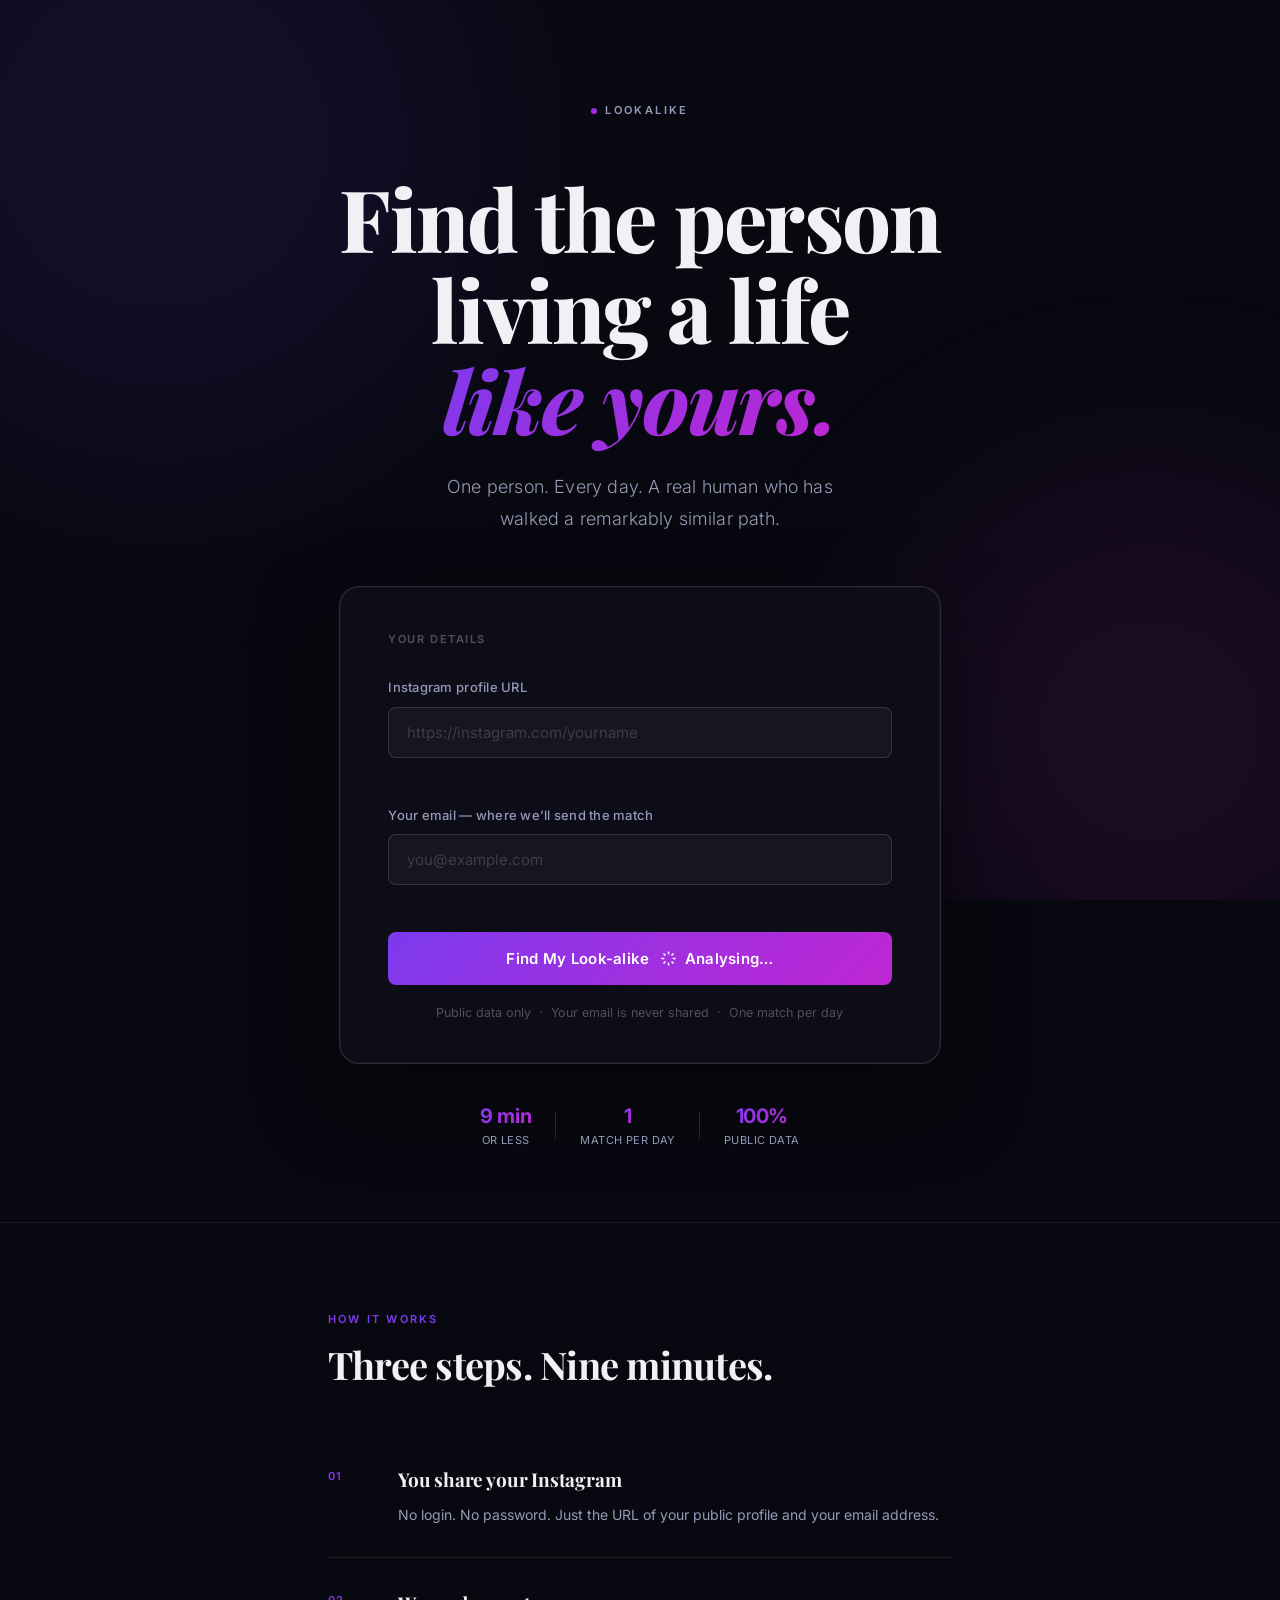
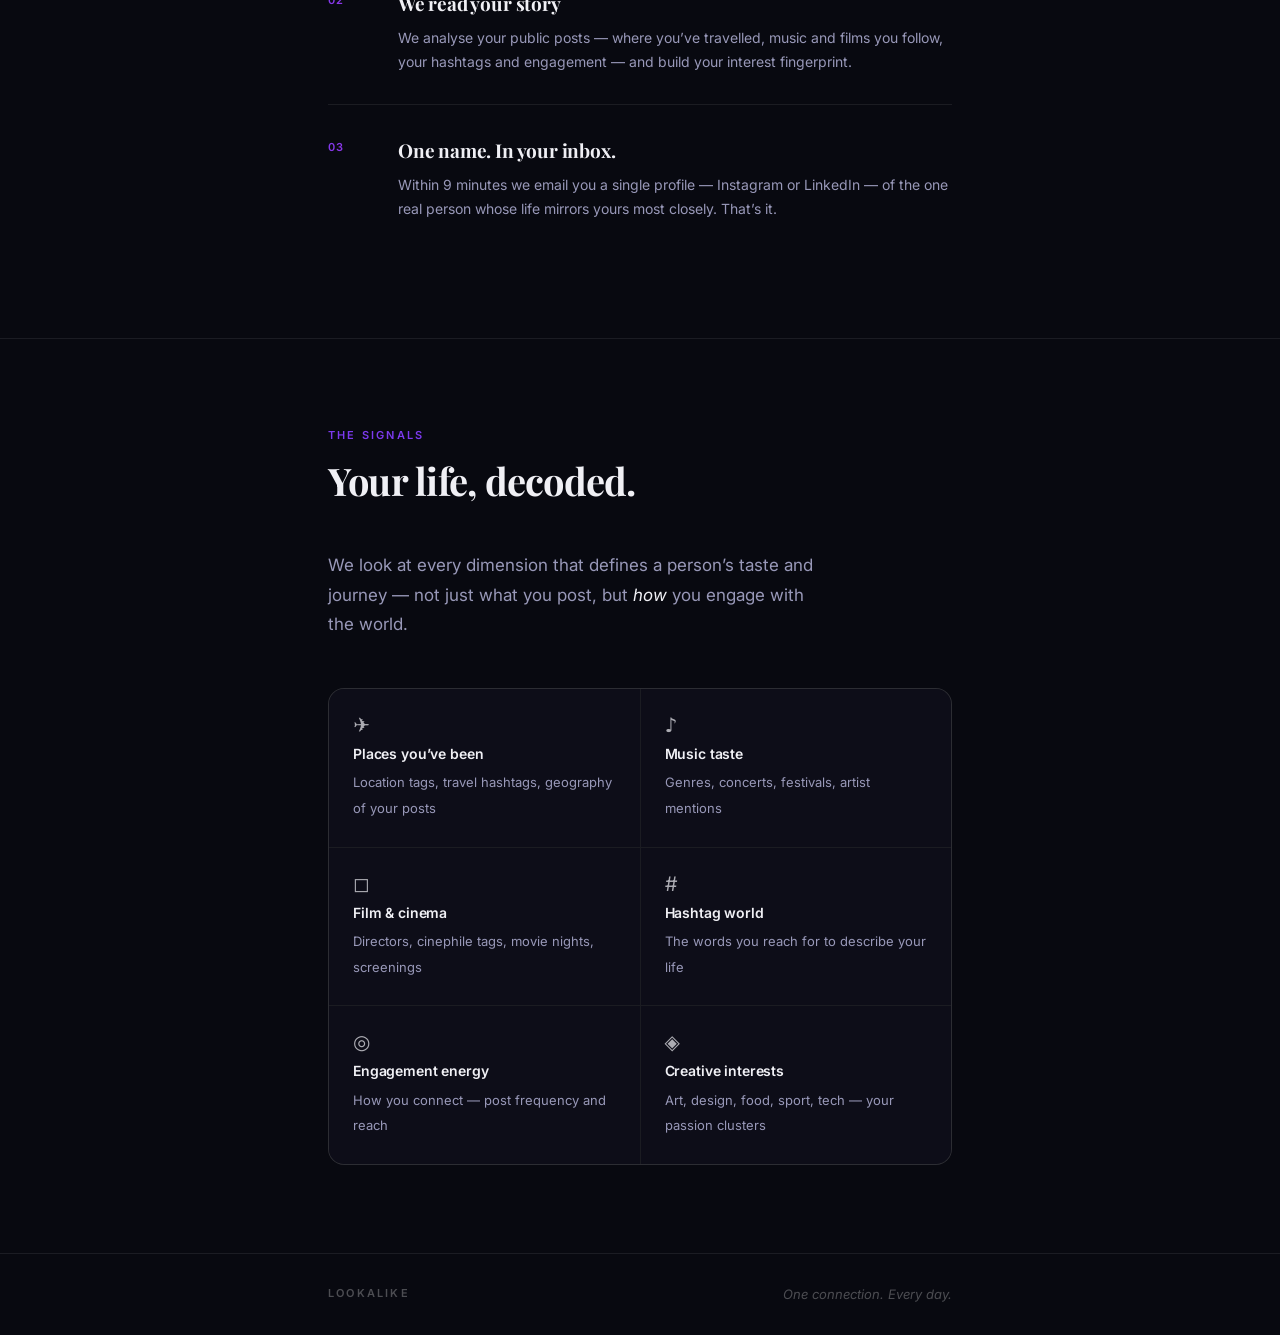
==== index.html @ 2c1884bd "deploy: live static site for LookAlike on GitHub Pages" ====
<!DOCTYPE html>
<html lang="en">
<head>
  <meta charset="UTF-8" />
  <meta name="viewport" content="width=device-width, initial-scale=1.0" />
  <title>LookAlike — Find the person living a life like yours</title>
  <meta name="description" content="Every day, one match. Drop your Instagram — in 9 minutes we email you one real person who has walked a remarkably similar path." />
  <meta property="og:type" content="website" />
  <meta property="og:title" content="LookAlike — Find the person living a life like yours" />
  <meta property="og:description" content="Every day, one match. Drop your Instagram link and we’ll email you the one person who shares your exact mindset." />
  <meta name="twitter:card" content="summary_large_image" />
  <meta name="twitter:title" content="LookAlike — Find the person living a life like yours" />
  <meta name="twitter:description" content="One person. Every day. Someone who has walked a life like yours." />
  <link rel="preconnect" href="https://fonts.googleapis.com" />
  <link href="https://fonts.googleapis.com/css2?family=Playfair+Display:ital,wght@0,700;0,800;1,700&family=Inter:wght@300;400;500;600&display=swap" rel="stylesheet" />
  <style>
    :root{
      --bg:#080910;--bg-card:#0d0d18;--surface:rgba(255,255,255,.04);
      --border:rgba(255,255,255,.08);--border-hi:rgba(255,255,255,.13);
      --text:#f0f0f5;--text-2:#9898b8;--text-3:rgba(255,255,255,.28);
      --accent-a:#7c3aed;--accent-b:#c026d3;
      --grad:linear-gradient(135deg,#7c3aed,#c026d3);
      --red:#f87171;
      --font-d:'Playfair Display',Georgia,serif;
      --font-ui:'Inter',system-ui,sans-serif;
      --ease:cubic-bezier(.4,0,.2,1);
    }
    *,*::before,*::after{box-sizing:border-box;margin:0;padding:0}
    html{scroll-behavior:smooth}
    body{background:var(--bg);color:var(--text);font-family:var(--font-ui);font-size:16px;line-height:1.6;min-height:100vh;overflow-x:hidden;-webkit-font-smoothing:antialiased}

    /* Blobs */
    .ambient{position:fixed;inset:0;overflow:hidden;pointer-events:none;z-index:0}
    .blob{position:absolute;border-radius:50%;filter:blur(110px);opacity:.1}
    .blob-v{width:680px;height:680px;background:var(--accent-a);top:-200px;left:-180px;animation:pulse 18s ease-in-out infinite}
    .blob-f{width:540px;height:540px;background:var(--accent-b);bottom:-100px;right:-140px;animation:pulse 22s ease-in-out infinite reverse}
    @keyframes pulse{0%,100%{transform:scale(1) translate(0,0)}50%{transform:scale(1.1) translate(30px,-30px)}}

    .container{max-width:680px;margin:0 auto;padding:0 28px;position:relative;z-index:1}

    /* HERO */
    .hero{min-height:100vh;display:flex;align-items:center;padding:96px 0 72px;text-align:center}

    .wordmark{display:inline-flex;align-items:center;gap:8px;font-size:11px;font-weight:600;letter-spacing:.22em;text-transform:uppercase;color:var(--text-2);margin-bottom:52px}
    .dot{display:block;width:6px;height:6px;border-radius:50%;background:var(--grad)}

    .headline{font-family:var(--font-d);font-size:clamp(50px,9vw,86px);font-weight:800;line-height:1.06;letter-spacing:-.02em;margin-bottom:26px}
    .accent{font-style:italic;background:var(--grad);-webkit-background-clip:text;-webkit-text-fill-color:transparent;background-clip:text}

    .tagline{font-size:18px;font-weight:300;color:var(--text-2);line-height:1.75;max-width:440px;margin:0 auto 52px;letter-spacing:.01em}

    /* CARD */
    .card{background:var(--bg-card);border:1px solid var(--border-hi);border-radius:20px;padding:44px 48px 40px;text-align:left;box-shadow:0 32px 80px rgba(0,0,0,.5),0 0 0 1px rgba(255,255,255,.04) inset}
    @media(max-width:520px){.card{padding:28px 22px 24px}}

    .legend{font-size:11px;font-weight:600;letter-spacing:.14em;text-transform:uppercase;color:var(--text-3);margin-bottom:28px}
    .field{margin-bottom:22px}
    .field label{display:block;font-size:13px;font-weight:500;color:var(--text-2);margin-bottom:9px;letter-spacing:.02em}
    input[type=url],input[type=email]{display:block;width:100%;padding:15px 18px;background:rgba(255,255,255,.04);border:1px solid var(--border-hi);border-radius:8px;color:var(--text);font-family:var(--font-ui);font-size:15px;outline:none;transition:border-color .18s var(--ease),box-shadow .18s var(--ease)}
    input::placeholder{color:rgba(255,255,255,.17)}
    input:focus{border-color:var(--accent-a);box-shadow:0 0 0 3px rgba(124,58,237,.18)}
    input.err{border-color:var(--red);box-shadow:0 0 0 3px rgba(248,113,113,.14)}
    .ferr{display:block;color:var(--red);font-size:12.5px;margin-top:7px;min-height:18px}

    .btn{display:flex;align-items:center;justify-content:center;gap:10px;width:100%;padding:17px 24px;margin-top:8px;background:var(--grad);border:none;border-radius:8px;color:#fff;font-family:var(--font-ui);font-size:15px;font-weight:600;letter-spacing:.02em;cursor:pointer;transition:opacity .18s,transform .14s,box-shadow .18s}
    .btn:hover:not(:disabled){opacity:.87;transform:translateY(-2px);box-shadow:0 14px 40px rgba(124,58,237,.38)}
    .btn:active:not(:disabled){transform:translateY(0)}
    .btn:disabled{opacity:.5;cursor:not-allowed}
    .spin{width:17px;height:17px;animation:spin .8s linear infinite}
    @keyframes spin{to{transform:rotate(360deg)}}
    .footnote{text-align:center;color:var(--text-3);font-size:12.5px;margin-top:18px}

    /* SUCCESS */
    .success{text-align:center}
    .success-kicker{font-size:11px;font-weight:600;letter-spacing:.2em;text-transform:uppercase;color:var(--accent-a);margin-bottom:14px}
    .success-h{font-family:var(--font-d);font-size:clamp(26px,5vw,36px);font-weight:700;line-height:1.15;letter-spacing:-.02em;margin-bottom:16px}
    .success-p{font-size:16px;color:var(--text-2);line-height:1.75;margin-bottom:32px;max-width:380px;margin-left:auto;margin-right:auto}
    .prog-track{height:3px;background:rgba(255,255,255,.07);border-radius:100px;overflow:hidden;margin-bottom:10px}
    .prog-fill{height:100%;width:100%;background:var(--grad);border-radius:100px;transform-origin:left;transition:transform 1s linear}
    .prog-lbl{font-size:13px;color:var(--text-2);font-variant-numeric:tabular-nums}
    .success-fn{font-size:13px;color:var(--text-3);margin-top:10px}

    /* STATS */
    .stats{display:flex;align-items:center;justify-content:center;gap:24px;margin-top:36px}
    .stat{display:flex;flex-direction:column;align-items:center}
    .stat-n{font-size:20px;font-weight:700;letter-spacing:-.02em;background:var(--grad);-webkit-background-clip:text;-webkit-text-fill-color:transparent;background-clip:text}
    .stat-l{font-size:11px;color:var(--text-2);letter-spacing:.04em;text-transform:uppercase}
    .stat-div{width:1px;height:28px;background:var(--border-hi)}

    /* SECTIONS */
    .section{padding:88px 0;border-top:1px solid var(--border)}
    .kicker{font-size:11px;font-weight:600;letter-spacing:.2em;text-transform:uppercase;color:var(--accent-a);margin-bottom:14px}
    .sec-title{font-family:var(--font-d);font-size:clamp(26px,4vw,38px);font-weight:700;letter-spacing:-.02em;line-height:1.15;margin-bottom:48px}
    .sec-intro{font-size:17px;color:var(--text-2);line-height:1.75;max-width:500px;margin-bottom:48px}
    .sec-intro em{font-style:italic;color:var(--text)}

    /* STEPS */
    .steps{list-style:none}
    .step{padding:30px 0;border-bottom:1px solid var(--border);display:grid;grid-template-columns:48px 1fr;column-gap:22px}
    .step:last-child{border-bottom:none}
    .step-num{font-size:11px;font-weight:600;letter-spacing:.1em;text-transform:uppercase;background:var(--grad);-webkit-background-clip:text;-webkit-text-fill-color:transparent;background-clip:text;padding-top:4px}
    .step-title{font-family:var(--font-d);font-size:19px;font-weight:700;letter-spacing:-.01em;margin-bottom:8px}
    .step-body{font-size:14px;color:var(--text-2);line-height:1.7;grid-column:2}

    /* SIGNALS */
    .sig-grid{list-style:none;display:grid;grid-template-columns:repeat(2,1fr);gap:1px;background:var(--border);border:1px solid var(--border);border-radius:16px;overflow:hidden}
    @media(max-width:520px){.sig-grid{grid-template-columns:1fr}}
    .sig-item{background:var(--bg-card);padding:26px 24px;transition:background .18s}
    .sig-item:hover{background:rgba(124,58,237,.06)}
    .sig-icon{font-size:20px;line-height:1;margin-bottom:8px;display:block;opacity:.7}
    .sig-name{font-size:14px;font-weight:600;color:var(--text);letter-spacing:-.01em;display:block;margin-bottom:4px}
    .sig-desc{font-size:13px;color:var(--text-2);line-height:1.5}

    /* FOOTER */
    .footer{border-top:1px solid var(--border);padding:30px 0}
    .footer-inner{display:flex;align-items:center;justify-content:space-between;flex-wrap:wrap;gap:8px}
    .footer-brand{font-size:11px;font-weight:600;letter-spacing:.2em;color:var(--text-3)}
    .footer-copy{font-size:13px;color:var(--text-3);font-style:italic}
  </style>
</head>
<body>

<div class="ambient" aria-hidden="true">
  <div class="blob blob-v"></div>
  <div class="blob blob-f"></div>
</div>

<!-- HERO -->
<main class="hero">
  <div class="container">

    <div class="wordmark">
      <span class="dot"></span>
      LOOKALIKE
    </div>

    <h1 class="headline">
      Find the person<br />
      living a life<br />
      <em class="accent">like&nbsp;yours.</em>
    </h1>

    <p class="tagline">
      One person. Every day. A real human who has<br />
      walked a remarkably similar path.
    </p>

    <!-- FORM CARD -->
    <div class="card">

      <form id="form" novalidate>
        <p class="legend">Your details</p>

        <div class="field">
          <label for="ig">Instagram profile URL</label>
          <input type="url" id="ig" name="instagram_url" placeholder="https://instagram.com/yourname" autocomplete="off" spellcheck="false" />
          <span class="ferr" id="ig-err"></span>
        </div>

        <div class="field">
          <label for="em">Your email &mdash; where we’ll send the match</label>
          <input type="email" id="em" name="email" placeholder="you@example.com" />
          <span class="ferr" id="em-err"></span>
        </div>

        <button type="submit" class="btn" id="btn">
          <span id="btn-label">Find My Look-alike</span>
          <span id="btn-loading" hidden style="display:flex;align-items:center;gap:8px">
            <svg class="spin" viewBox="0 0 24 24" fill="none" stroke="currentColor" stroke-width="2.2">
              <path d="M12 2v4M12 18v4M4.93 4.93l2.83 2.83M16.24 16.24l2.83 2.83M2 12h4M18 12h4M4.93 19.07l2.83-2.83M16.24 7.76l2.83-2.83"/>
            </svg>
            Analysing…
          </span>
        </button>

        <p class="footnote">Public data only &nbsp;&middot;&nbsp; Your email is never shared &nbsp;&middot;&nbsp; One match per day</p>
      </form>

      <!-- SUCCESS -->
      <div id="success" hidden>
        <p class="success-kicker">You’re in.</p>
        <h2 class="success-h">We’re searching<br />for your look-alike.</h2>
        <p class="success-p">Expect an email within <strong>9&nbsp;minutes</strong> with one Instagram or LinkedIn profile &mdash; the person who matches your journey most closely.</p>
        <div style="margin-bottom:16px">
          <div class="prog-track"><div class="prog-fill" id="prog"></div></div>
          <div class="prog-lbl" id="prog-lbl">9:00 remaining</div>
        </div>
        <p class="success-fn">Nothing? Check your spam folder.</p>
      </div>

    </div>

    <div class="stats">
      <div class="stat"><span class="stat-n">9 min</span><span class="stat-l">or less</span></div>
      <div class="stat-div"></div>
      <div class="stat"><span class="stat-n">1</span><span class="stat-l">match per day</span></div>
      <div class="stat-div"></div>
      <div class="stat"><span class="stat-n">100%</span><span class="stat-l">public data</span></div>
    </div>

  </div>
</main>

<!-- HOW IT WORKS -->
<section class="section">
  <div class="container">
    <p class="kicker">How it works</p>
    <h2 class="sec-title">Three steps. Nine minutes.</h2>
    <ol class="steps" role="list">
      <li class="step">
        <span class="step-num">01</span>
        <div>
          <h3 class="step-title">You share your Instagram</h3>
          <p class="step-body">No login. No password. Just the URL of your public profile and your email address.</p>
        </div>
      </li>
      <li class="step">
        <span class="step-num">02</span>
        <div>
          <h3 class="step-title">We read your story</h3>
          <p class="step-body">We analyse your public posts &mdash; where you’ve travelled, music and films you follow, your hashtags and engagement &mdash; and build your interest fingerprint.</p>
        </div>
      </li>
      <li class="step">
        <span class="step-num">03</span>
        <div>
          <h3 class="step-title">One name. In your inbox.</h3>
          <p class="step-body">Within 9 minutes we email you a single profile &mdash; Instagram or LinkedIn &mdash; of the one real person whose life mirrors yours most closely. That’s it.</p>
        </div>
      </li>
    </ol>
  </div>
</section>

<!-- SIGNALS -->
<section class="section">
  <div class="container">
    <p class="kicker">The signals</p>
    <h2 class="sec-title">Your life, decoded.</h2>
    <p class="sec-intro">We look at every dimension that defines a person’s taste and journey &mdash; not just what you post, but <em>how</em> you engage with the world.</p>
    <ul class="sig-grid" role="list">
      <li class="sig-item"><span class="sig-icon">✈</span><span class="sig-name">Places you’ve been</span><span class="sig-desc">Location tags, travel hashtags, geography of your posts</span></li>
      <li class="sig-item"><span class="sig-icon">♪</span><span class="sig-name">Music taste</span><span class="sig-desc">Genres, concerts, festivals, artist mentions</span></li>
      <li class="sig-item"><span class="sig-icon">◻</span><span class="sig-name">Film &amp; cinema</span><span class="sig-desc">Directors, cinephile tags, movie nights, screenings</span></li>
      <li class="sig-item"><span class="sig-icon">#</span><span class="sig-name">Hashtag world</span><span class="sig-desc">The words you reach for to describe your life</span></li>
      <li class="sig-item"><span class="sig-icon">◎</span><span class="sig-name">Engagement energy</span><span class="sig-desc">How you connect &mdash; post frequency and reach</span></li>
      <li class="sig-item"><span class="sig-icon">◈</span><span class="sig-name">Creative interests</span><span class="sig-desc">Art, design, food, sport, tech &mdash; your passion clusters</span></li>
    </ul>
  </div>
</section>

<!-- FOOTER -->
<footer class="footer">
  <div class="container footer-inner">
    <span class="footer-brand">LOOKALIKE</span>
    <span class="footer-copy">One connection. Every day.</span>
  </div>
</footer>

<script>
(function(){
  const form=document.getElementById('form');
  const btn=document.getElementById('btn');
  const btnLbl=document.getElementById('btn-label');
  const btnLd=document.getElementById('btn-loading');
  const successEl=document.getElementById('success');
  const progEl=document.getElementById('prog');
  const progLbl=document.getElementById('prog-lbl');

  function clearErrors(){
    ['ig','em'].forEach(function(id){
      document.getElementById(id+'-err').textContent='';
      document.getElementById(id).classList.remove('err');
    });
  }
  function showErr(id,msg){
    document.getElementById(id+'-err').textContent=msg;
    document.getElementById(id).classList.add('err');
  }
  function setLoading(on){
    btn.disabled=on;
    btnLbl.hidden=on;
    btnLd.hidden=!on;
  }

  form.addEventListener('submit',async function(e){
    e.preventDefault();
    clearErrors();
    var ig=document.getElementById('ig').value.trim();
    var em=document.getElementById('em').value.trim();
    var ok=true;
    if(!ig){showErr('ig','Please enter your Instagram profile URL.');ok=false;}
    else if(!/instagram\.com\/[A-Za-z0-9_.]+/.test(ig)){showErr('ig','Enter a valid Instagram URL e.g. https://instagram.com/yourname');ok=false;}
    if(!em){showErr('em','Please enter your email address.');ok=false;}
    else if(!/^[^@]+@[^@]+\.[^@]+$/.test(em)){showErr('em','Please enter a valid email address.');ok=false;}
    if(!ok)return;
    setLoading(true);
    // Submit to Formsubmit.co — change the email below to yours
    try{
      fetch('https://formsubmit.co/ajax/lookalike.matches@gmail.com',{
        method:'POST',
        headers:{'Content-Type':'application/json','Accept':'application/json'},
        body:JSON.stringify({instagram_url:ig,email:em,_subject:'New LookAlike signup — '+ig})
      }).catch(function(){});
    }catch(x){}
    form.hidden=true;
    successEl.hidden=false;
    startCountdown(9*60);
  });

  function startCountdown(total){
    var remaining=total;
    (function tick(){
      var ratio=remaining/total;
      progEl.style.transform='scaleX('+ratio+')';
      var m=Math.floor(remaining/60),s=remaining%60;
      progLbl.textContent=remaining>0?m+':'+String(s).padStart(2,'0')+' remaining':'Done — check your inbox!';
      if(remaining>0){remaining--;setTimeout(tick,1000);}
    })();
  }
})();
</script>

</body>
</html>
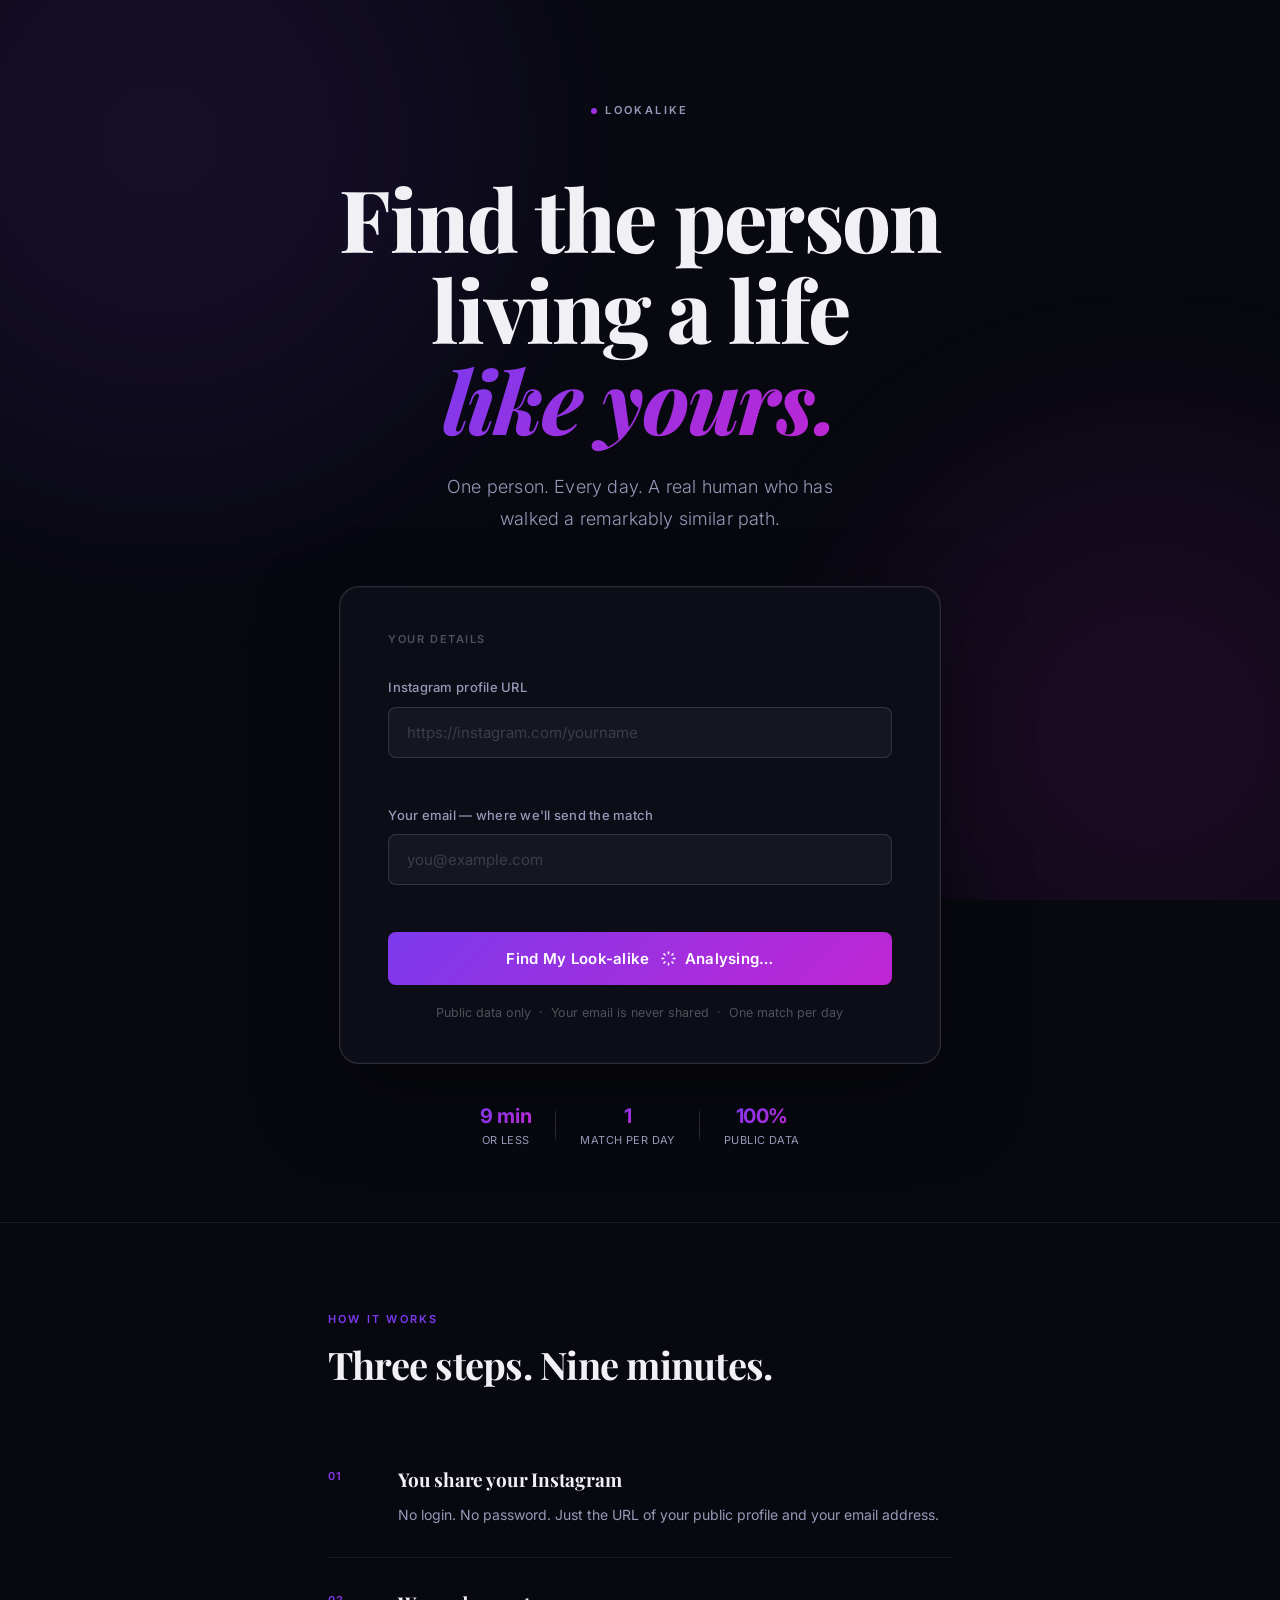
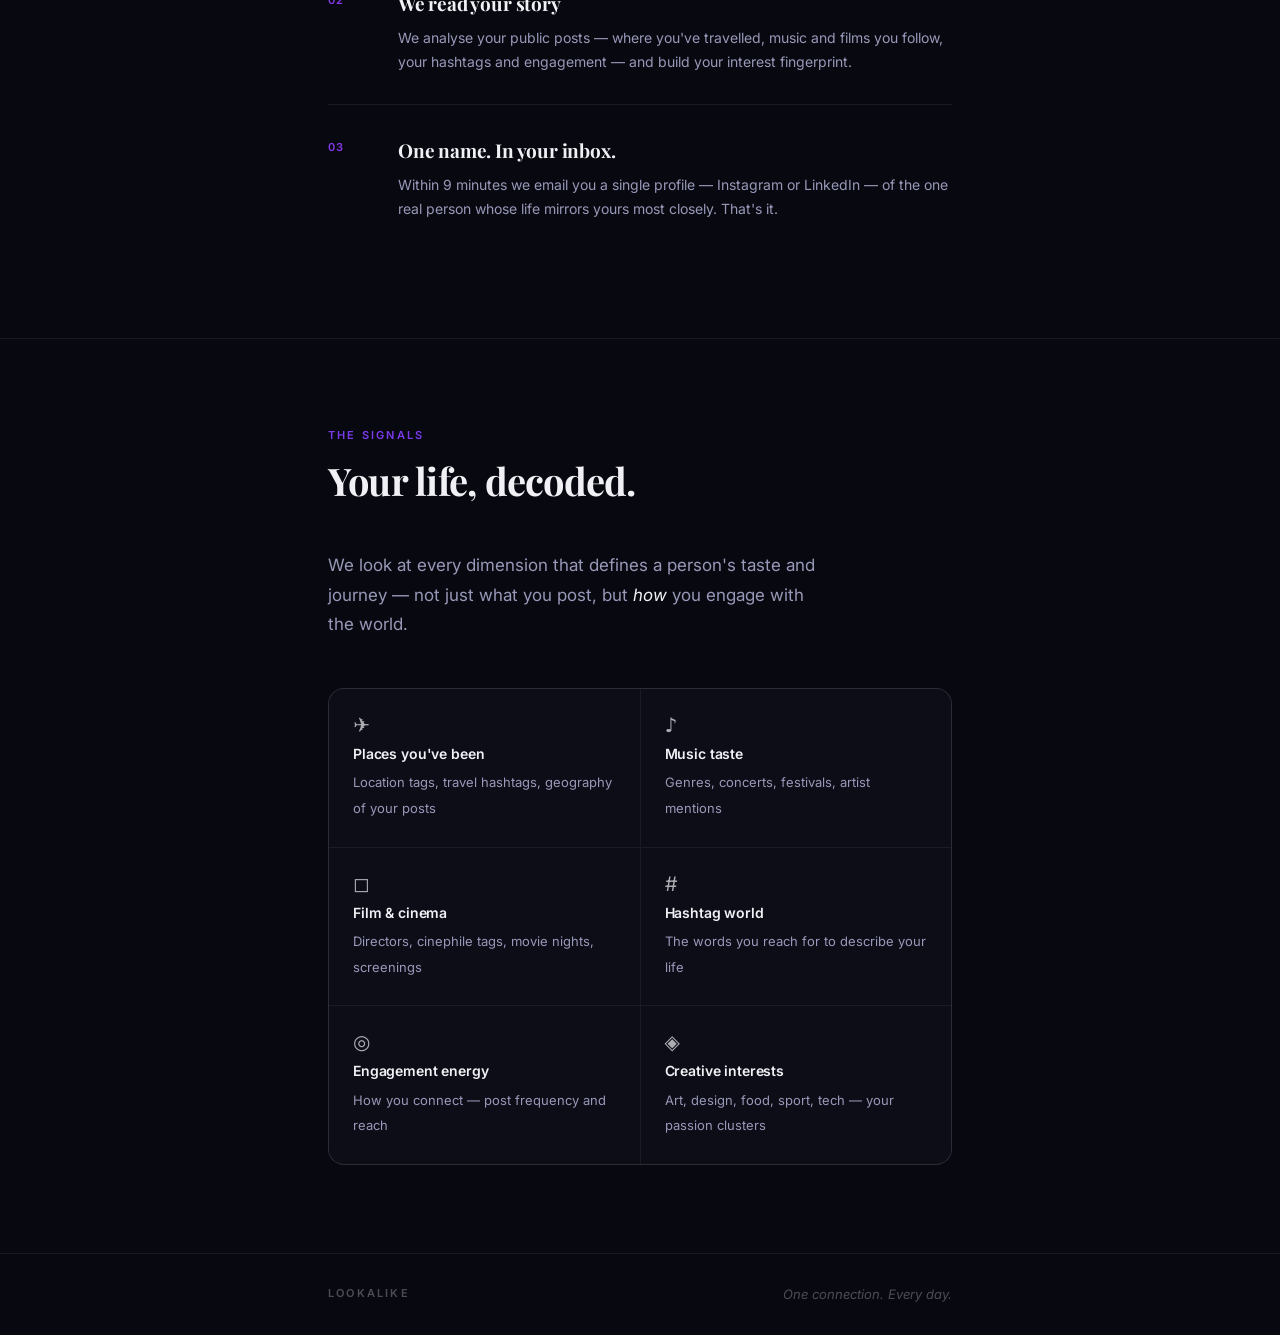
==== commit c36067ed: "fix: form now calls real matching backend at epikvarun-lookalike.onrender.com Replace formsubmit.co " ====
--- a/index.html
+++ b/index.html
@@ -7,7 +7,7 @@
   <meta name="description" content="Every day, one match. Drop your Instagram — in 9 minutes we email you one real person who has walked a remarkably similar path." />
   <meta property="og:type" content="website" />
   <meta property="og:title" content="LookAlike — Find the person living a life like yours" />
-  <meta property="og:description" content="Every day, one match. Drop your Instagram link and we’ll email you the one person who shares your exact mindset." />
+  <meta property="og:description" content="Every day, one match. Drop your Instagram link and we'll email you the one person who shares your exact mindset." />
   <meta name="twitter:card" content="summary_large_image" />
   <meta name="twitter:title" content="LookAlike — Find the person living a life like yours" />
   <meta name="twitter:description" content="One person. Every day. Someone who has walked a life like yours." />
@@ -158,7 +158,7 @@
         </div>
 
         <div class="field">
-          <label for="em">Your email &mdash; where we’ll send the match</label>
+          <label for="em">Your email &mdash; where we'll send the match</label>
           <input type="email" id="em" name="email" placeholder="you@example.com" />
           <span class="ferr" id="em-err"></span>
         </div>
@@ -169,7 +169,7 @@
             <svg class="spin" viewBox="0 0 24 24" fill="none" stroke="currentColor" stroke-width="2.2">
               <path d="M12 2v4M12 18v4M4.93 4.93l2.83 2.83M16.24 16.24l2.83 2.83M2 12h4M18 12h4M4.93 19.07l2.83-2.83M16.24 7.76l2.83-2.83"/>
             </svg>
-            Analysing…
+            Analysing&hellip;
           </span>
         </button>
 
@@ -178,8 +178,8 @@
 
       <!-- SUCCESS -->
       <div id="success" hidden>
-        <p class="success-kicker">You’re in.</p>
-        <h2 class="success-h">We’re searching<br />for your look-alike.</h2>
+        <p class="success-kicker">You're in.</p>
+        <h2 class="success-h">We're searching<br />for your look-alike.</h2>
         <p class="success-p">Expect an email within <strong>9&nbsp;minutes</strong> with one Instagram or LinkedIn profile &mdash; the person who matches your journey most closely.</p>
         <div style="margin-bottom:16px">
           <div class="prog-track"><div class="prog-fill" id="prog"></div></div>
@@ -218,14 +218,14 @@
         <span class="step-num">02</span>
         <div>
           <h3 class="step-title">We read your story</h3>
-          <p class="step-body">We analyse your public posts &mdash; where you’ve travelled, music and films you follow, your hashtags and engagement &mdash; and build your interest fingerprint.</p>
+          <p class="step-body">We analyse your public posts &mdash; where you've travelled, music and films you follow, your hashtags and engagement &mdash; and build your interest fingerprint.</p>
         </div>
       </li>
       <li class="step">
         <span class="step-num">03</span>
         <div>
           <h3 class="step-title">One name. In your inbox.</h3>
-          <p class="step-body">Within 9 minutes we email you a single profile &mdash; Instagram or LinkedIn &mdash; of the one real person whose life mirrors yours most closely. That’s it.</p>
+          <p class="step-body">Within 9 minutes we email you a single profile &mdash; Instagram or LinkedIn &mdash; of the one real person whose life mirrors yours most closely. That's it.</p>
         </div>
       </li>
     </ol>
@@ -237,9 +237,9 @@
   <div class="container">
     <p class="kicker">The signals</p>
     <h2 class="sec-title">Your life, decoded.</h2>
-    <p class="sec-intro">We look at every dimension that defines a person’s taste and journey &mdash; not just what you post, but <em>how</em> you engage with the world.</p>
+    <p class="sec-intro">We look at every dimension that defines a person's taste and journey &mdash; not just what you post, but <em>how</em> you engage with the world.</p>
     <ul class="sig-grid" role="list">
-      <li class="sig-item"><span class="sig-icon">✈</span><span class="sig-name">Places you’ve been</span><span class="sig-desc">Location tags, travel hashtags, geography of your posts</span></li>
+      <li class="sig-item"><span class="sig-icon">✈</span><span class="sig-name">Places you've been</span><span class="sig-desc">Location tags, travel hashtags, geography of your posts</span></li>
       <li class="sig-item"><span class="sig-icon">♪</span><span class="sig-name">Music taste</span><span class="sig-desc">Genres, concerts, festivals, artist mentions</span></li>
       <li class="sig-item"><span class="sig-icon">◻</span><span class="sig-name">Film &amp; cinema</span><span class="sig-desc">Directors, cinephile tags, movie nights, screenings</span></li>
       <li class="sig-item"><span class="sig-icon">#</span><span class="sig-name">Hashtag world</span><span class="sig-desc">The words you reach for to describe your life</span></li>
@@ -282,6 +282,8 @@
     btnLbl.hidden=on;
     btnLd.hidden=!on;
   }
+
+  var BACKEND='https://epikvarun-lookalike.onrender.com';
 
   form.addEventListener('submit',async function(e){
     e.preventDefault();
@@ -295,18 +297,49 @@
     else if(!/^[^@]+@[^@]+\.[^@]+$/.test(em)){showErr('em','Please enter a valid email address.');ok=false;}
     if(!ok)return;
     setLoading(true);
-    // Submit to Formsubmit.co — change the email below to yours
+    var fd=new FormData();
+    fd.append('instagram_url',ig);
+    fd.append('email',em);
+    var data;
     try{
-      fetch('https://formsubmit.co/ajax/lookalike.matches@gmail.com',{
-        method:'POST',
-        headers:{'Content-Type':'application/json','Accept':'application/json'},
-        body:JSON.stringify({instagram_url:ig,email:em,_subject:'New LookAlike signup — '+ig})
-      }).catch(function(){});
-    }catch(x){}
-    form.hidden=true;
-    successEl.hidden=false;
-    startCountdown(9*60);
+      var res=await fetch(BACKEND+'/submit/',{method:'POST',body:fd});
+      data=await res.json();
+    }catch(err){
+      showErr('ig','Could not reach the server. Please try again in a moment.');
+      setLoading(false);
+      return;
+    }
+    if(data.success){
+      form.hidden=true;
+      successEl.hidden=false;
+      startCountdown(9*60);
+      pollStatus(data.submission_id);
+    }else{
+      var errs=data.errors||{};
+      if(errs.instagram_url)showErr('ig',errs.instagram_url);
+      if(errs.email)showErr('em',errs.email);
+      setLoading(false);
+    }
   });
+
+  function pollStatus(id){
+    var attempts=0;
+    var t=setInterval(async function(){
+      if(++attempts>72){clearInterval(t);return;}
+      try{
+        var res=await fetch(BACKEND+'/status/'+id+'/');
+        var data=await res.json();
+        if(data.status==='matched'||data.status==='waiting'){
+          clearInterval(t);
+          progEl.style.transform='scaleX(0)';
+          progLbl.textContent='Done — check your inbox now.';
+        }else if(data.status==='failed'){
+          clearInterval(t);
+          progLbl.textContent='Something went wrong. Please try again.';
+        }
+      }catch(x){}
+    },10000);
+  }
 
   function startCountdown(total){
     var remaining=total;
@@ -322,4 +355,4 @@
 </script>
 
 </body>
-</html>
+</html>
